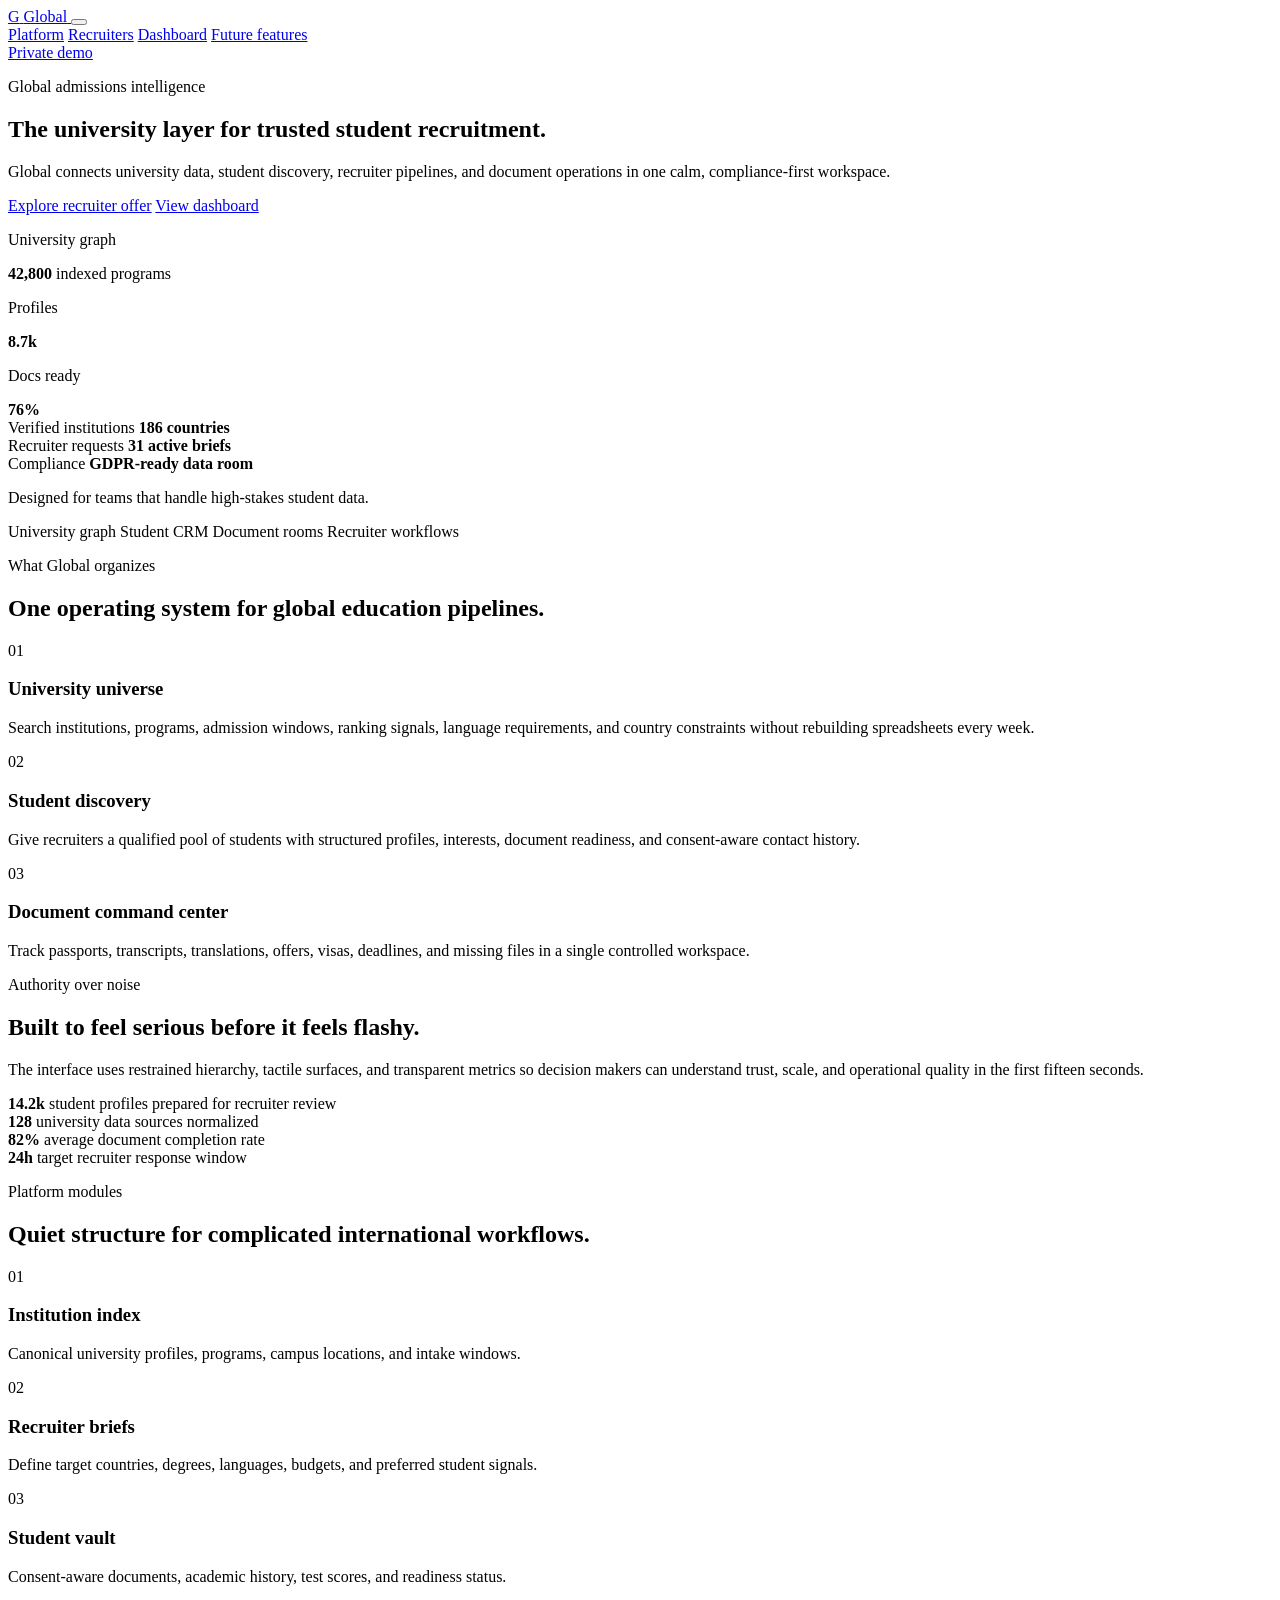
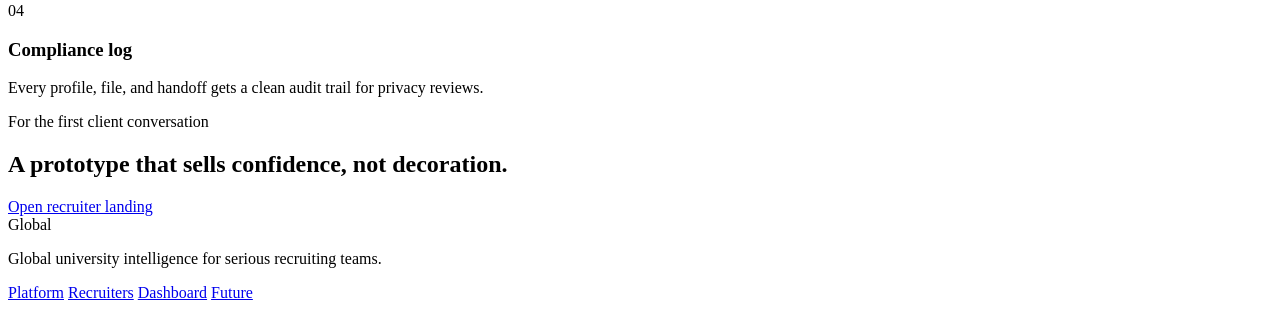
==== index.html @ 38d0070d "Add files via upload" ====
<!doctype html>
<html lang="en">
  <head>
    <meta charset="UTF-8" />
    <meta name="viewport" content="width=device-width, initial-scale=1.0" />
    <meta
      name="description"
      content="Global is a worldwide university intelligence platform for recruiters, student discovery, and document workflows."
    />
    <title>Global - University Intelligence</title>
    <link rel="preconnect" href="https://fonts.googleapis.com" />
    <link rel="preconnect" href="https://fonts.gstatic.com" crossorigin />
    <link
      href="https://fonts.googleapis.com/css2?family=Fraunces:opsz,wght@9..144,500;9..144,650;9..144,750&family=Manrope:wght@400;500;600;700;800&display=swap"
      rel="stylesheet"
    />
    <link rel="stylesheet" href="assets/styles.css" />
  </head>
  <body>
    <div class="grain"></div>
    <header class="site-header" data-header>
      <a class="brand" href="index.html" aria-label="Global home">
        <span class="brand-mark">G</span>
        <span>Global</span>
      </a>
      <button class="nav-toggle" type="button" aria-label="Open navigation" data-nav-toggle>
        <span></span>
        <span></span>
      </button>
      <nav class="site-nav" data-nav>
        <a href="index.html" aria-current="page">Platform</a>
        <a href="recruiters.html">Recruiters</a>
        <a href="dashboard.html">Dashboard</a>
        <a href="future.html">Future features</a>
      </nav>
      <a class="header-cta" href="recruiters.html">Private demo</a>
    </header>

    <main>
      <section class="hero section-shell">
        <div class="hero-copy reveal">
          <p class="eyebrow">Global admissions intelligence</p>
          <h1>The university layer for trusted student recruitment.</h1>
          <p class="hero-text">
            Global connects university data, student discovery, recruiter pipelines, and document operations in one calm,
            compliance-first workspace.
          </p>
          <div class="hero-actions">
            <a class="button button-dark" href="recruiters.html">Explore recruiter offer</a>
            <a class="button button-light" href="dashboard.html">View dashboard</a>
          </div>
        </div>

        <div class="collage hero-collage reveal" aria-label="Decorative product preview collage">
          <div class="texture-card texture-card-large">
            <div class="mini-window">
              <div class="mini-window-bar">
                <span></span>
                <span></span>
                <span></span>
              </div>
              <div class="mini-grid">
                <div class="mini-panel wide">
                  <p>University graph</p>
                  <strong>42,800</strong>
                  <span>indexed programs</span>
                </div>
                <div class="mini-panel">
                  <p>Profiles</p>
                  <strong>8.7k</strong>
                </div>
                <div class="mini-panel">
                  <p>Docs ready</p>
                  <strong>76%</strong>
                </div>
                <div class="mini-panel list-panel">
                  <div></div>
                  <div></div>
                  <div></div>
                </div>
              </div>
            </div>
          </div>
          <div class="paper-note paper-note-green">
            <span>Verified institutions</span>
            <strong>186 countries</strong>
          </div>
          <div class="paper-note paper-note-peach">
            <span>Recruiter requests</span>
            <strong>31 active briefs</strong>
          </div>
          <div class="paper-note paper-note-blue">
            <span>Compliance</span>
            <strong>GDPR-ready data room</strong>
          </div>
        </div>
      </section>

      <section class="trust-strip section-shell reveal">
        <p>Designed for teams that handle high-stakes student data.</p>
        <div class="trust-items" aria-label="Platform metrics">
          <span>University graph</span>
          <span>Student CRM</span>
          <span>Document rooms</span>
          <span>Recruiter workflows</span>
        </div>
      </section>

      <section class="section-shell split-section">
        <div class="section-heading reveal">
          <p class="eyebrow">What Global organizes</p>
          <h2>One operating system for global education pipelines.</h2>
        </div>
        <div class="feature-stack">
          <article class="feature-card reveal">
            <span class="feature-index">01</span>
            <h3>University universe</h3>
            <p>
              Search institutions, programs, admission windows, ranking signals, language requirements, and country
              constraints without rebuilding spreadsheets every week.
            </p>
          </article>
          <article class="feature-card reveal">
            <span class="feature-index">02</span>
            <h3>Student discovery</h3>
            <p>
              Give recruiters a qualified pool of students with structured profiles, interests, document readiness, and
              consent-aware contact history.
            </p>
          </article>
          <article class="feature-card reveal">
            <span class="feature-index">03</span>
            <h3>Document command center</h3>
            <p>
              Track passports, transcripts, translations, offers, visas, deadlines, and missing files in a single
              controlled workspace.
            </p>
          </article>
        </div>
      </section>

      <section class="section-shell proof-section">
        <div class="proof-copy reveal">
          <p class="eyebrow">Authority over noise</p>
          <h2>Built to feel serious before it feels flashy.</h2>
          <p>
            The interface uses restrained hierarchy, tactile surfaces, and transparent metrics so decision makers can
            understand trust, scale, and operational quality in the first fifteen seconds.
          </p>
        </div>
        <div class="proof-grid reveal">
          <div class="stat-card">
            <strong>14.2k</strong>
            <span>student profiles prepared for recruiter review</span>
          </div>
          <div class="stat-card">
            <strong>128</strong>
            <span>university data sources normalized</span>
          </div>
          <div class="stat-card">
            <strong>82%</strong>
            <span>average document completion rate</span>
          </div>
          <div class="stat-card">
            <strong>24h</strong>
            <span>target recruiter response window</span>
          </div>
        </div>
      </section>

      <section class="section-shell product-panel reveal">
        <div class="panel-header">
          <p class="eyebrow">Platform modules</p>
          <h2>Quiet structure for complicated international workflows.</h2>
        </div>
        <div class="module-grid">
          <article>
            <span>01</span>
            <h3>Institution index</h3>
            <p>Canonical university profiles, programs, campus locations, and intake windows.</p>
          </article>
          <article>
            <span>02</span>
            <h3>Recruiter briefs</h3>
            <p>Define target countries, degrees, languages, budgets, and preferred student signals.</p>
          </article>
          <article>
            <span>03</span>
            <h3>Student vault</h3>
            <p>Consent-aware documents, academic history, test scores, and readiness status.</p>
          </article>
          <article>
            <span>04</span>
            <h3>Compliance log</h3>
            <p>Every profile, file, and handoff gets a clean audit trail for privacy reviews.</p>
          </article>
        </div>
      </section>

      <section class="section-shell cta-band reveal">
        <div>
          <p class="eyebrow">For the first client conversation</p>
          <h2>A prototype that sells confidence, not decoration.</h2>
        </div>
        <a class="button button-dark" href="recruiters.html">Open recruiter landing</a>
      </section>
    </main>

    <footer class="site-footer">
      <span>Global</span>
      <p>Global university intelligence for serious recruiting teams.</p>
      <nav>
        <a href="index.html">Platform</a>
        <a href="recruiters.html">Recruiters</a>
        <a href="dashboard.html">Dashboard</a>
        <a href="future.html">Future</a>
      </nav>
    </footer>
    <script src="assets/script.js"></script>
  </body>
</html>
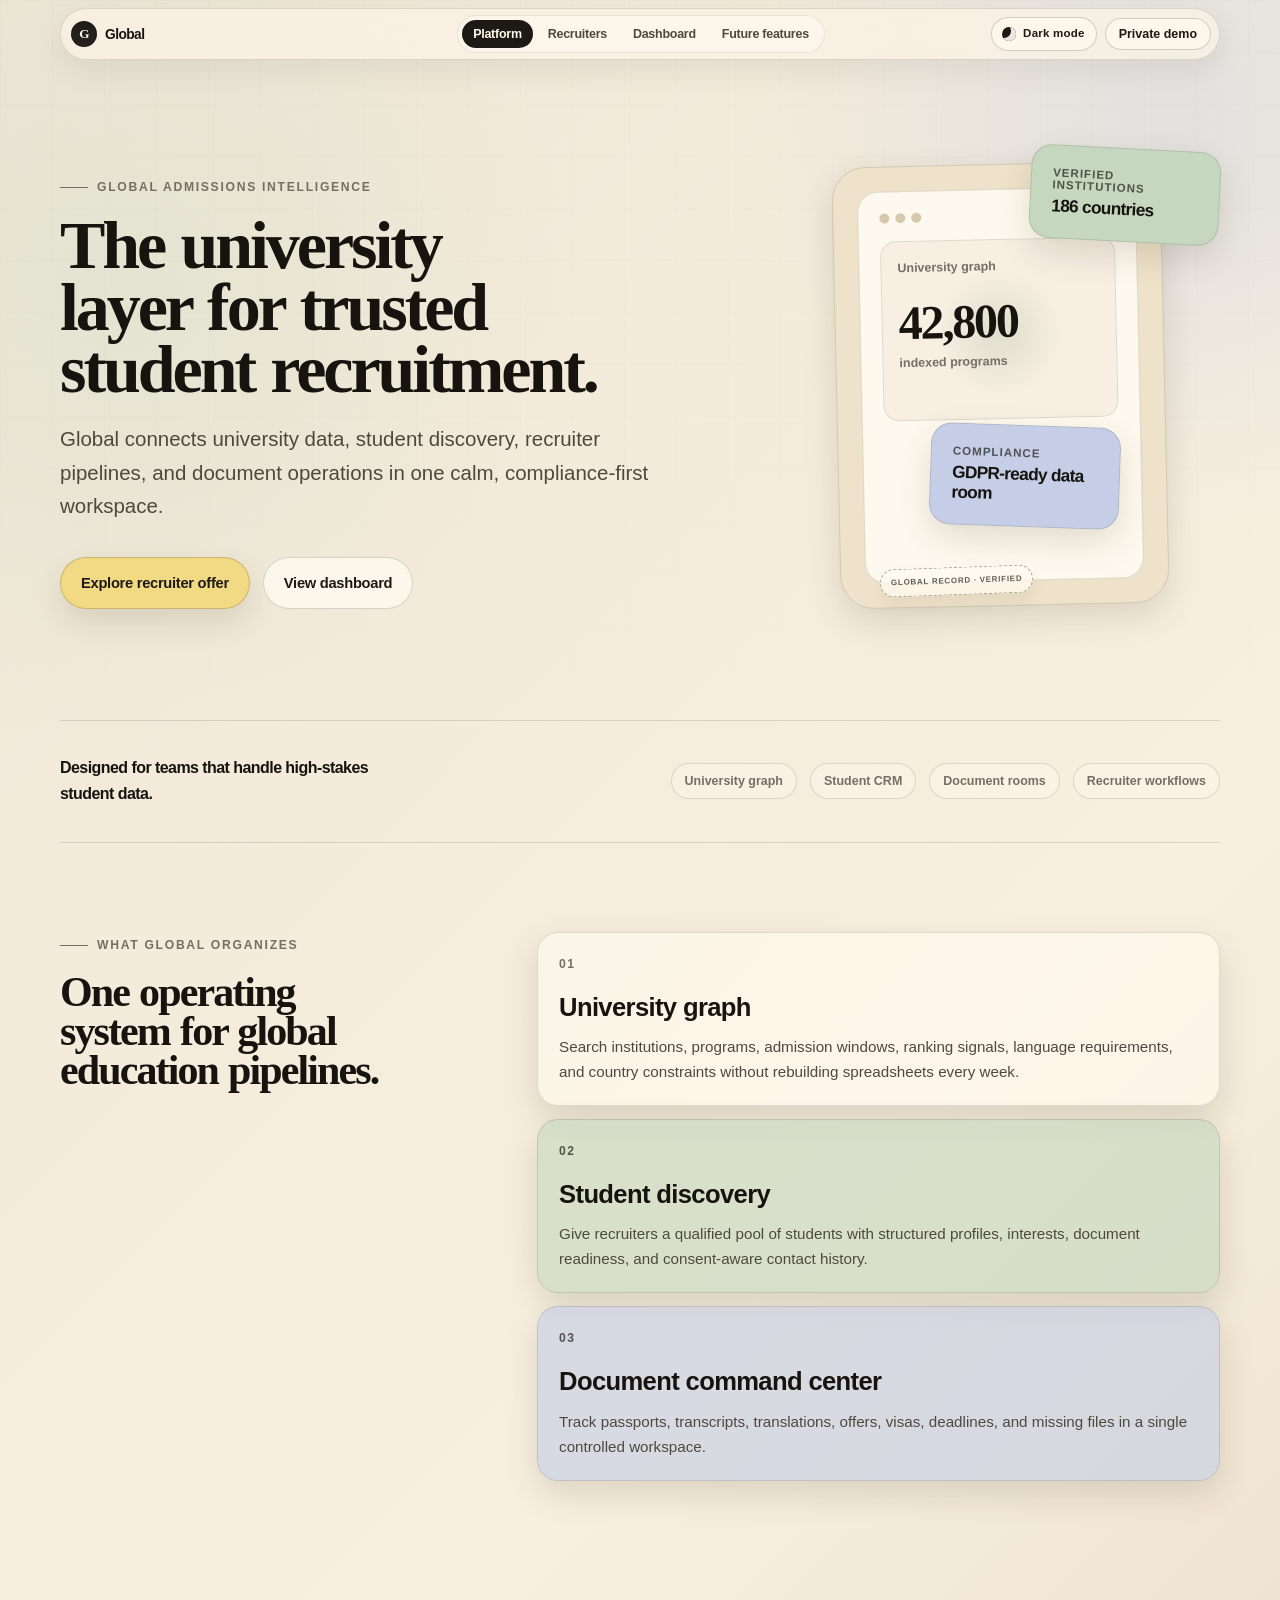
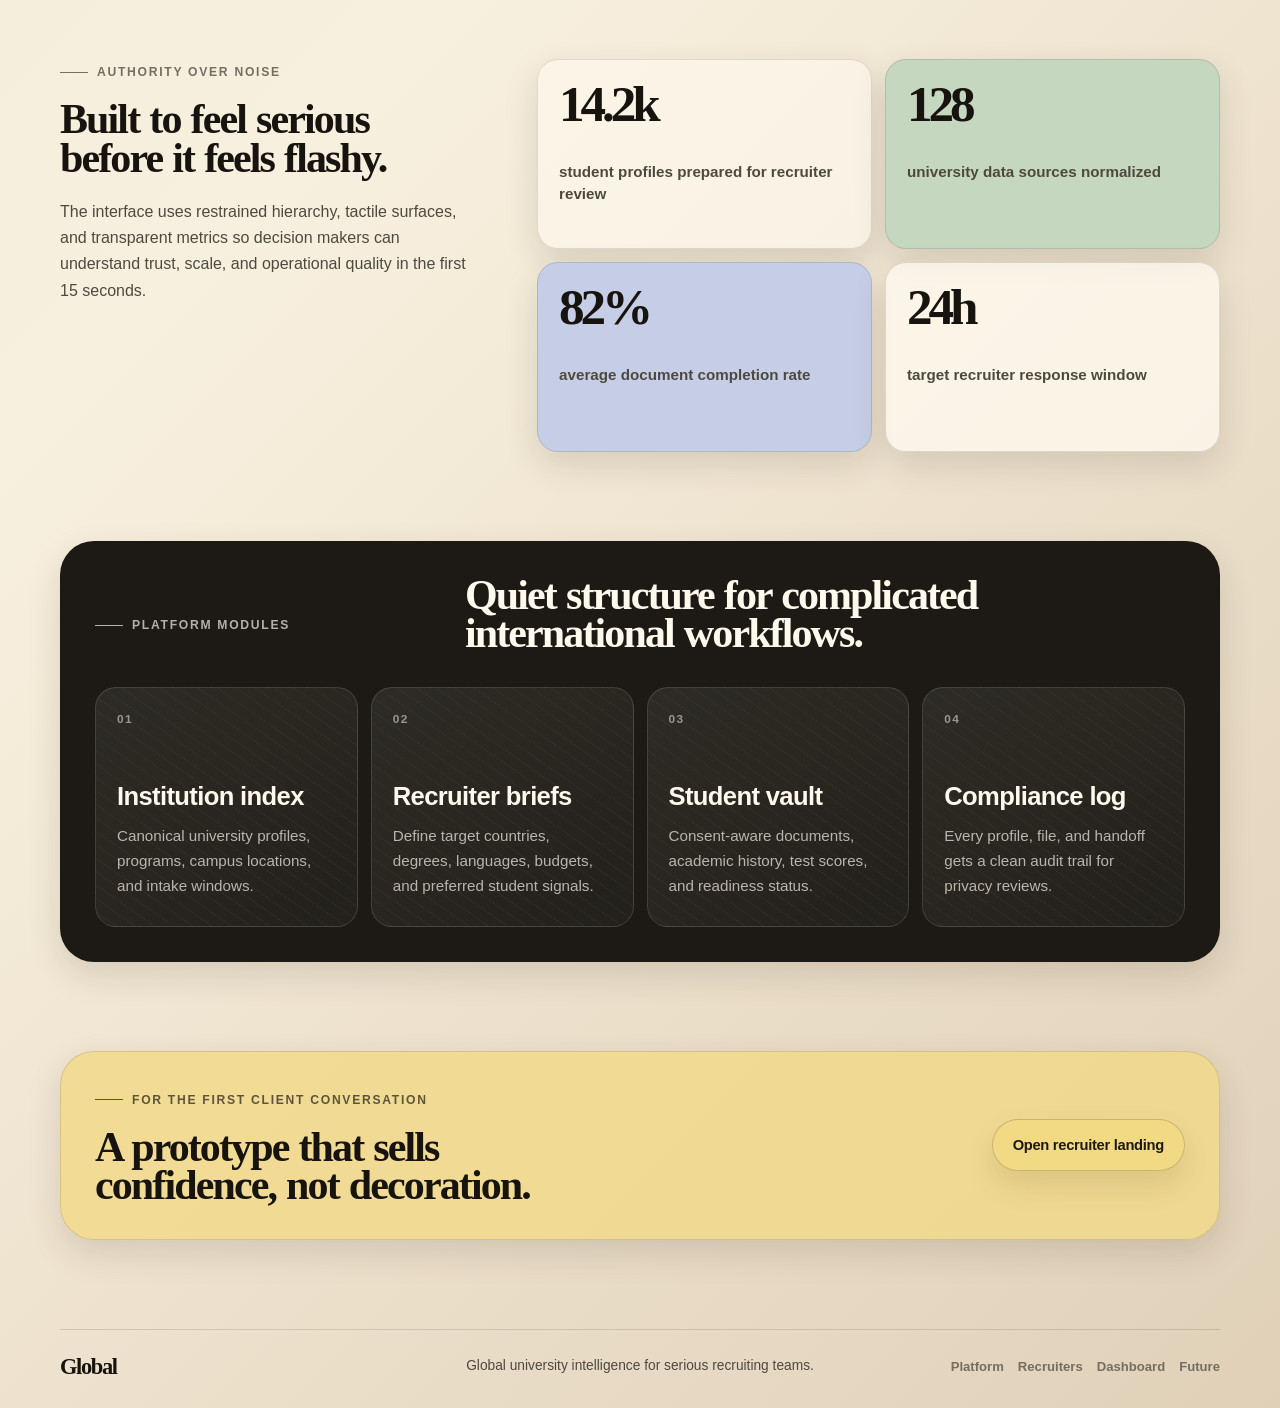
==== commit 438aff5e: "Refine Global Pastel design system" ====
--- a/index.html
+++ b/index.html
@@ -14,10 +14,20 @@
       href="https://fonts.googleapis.com/css2?family=Fraunces:opsz,wght@9..144,500;9..144,650;9..144,750&family=Manrope:wght@400;500;600;700;800&display=swap"
       rel="stylesheet"
     />
-    <link rel="stylesheet" href="assets/styles.css" />
+    <script>
+      (() => {
+        try {
+          const storedTheme = localStorage.getItem("global-theme");
+          const prefersDark = window.matchMedia("(prefers-color-scheme: dark)").matches;
+          document.documentElement.dataset.theme = storedTheme || (prefersDark ? "dark" : "light");
+        } catch {
+          document.documentElement.dataset.theme = "light";
+        }
+      })();
+    </script>
+    <link rel="stylesheet" href="assets/styles.css?v=readability-1" />
   </head>
   <body>
-    <div class="grain"></div>
     <header class="site-header" data-header>
       <a class="brand" href="index.html" aria-label="Global home">
         <span class="brand-mark">G</span>
@@ -33,7 +43,13 @@
         <a href="dashboard.html">Dashboard</a>
         <a href="future.html">Future features</a>
       </nav>
-      <a class="header-cta" href="recruiters.html">Private demo</a>
+      <div class="header-actions">
+        <button class="theme-toggle" type="button" data-theme-toggle aria-label="Switch to dark theme">
+          <span class="theme-toggle-icon" aria-hidden="true"></span>
+          <span class="theme-toggle-label" data-theme-label>Dark mode</span>
+        </button>
+        <a class="header-cta" href="recruiters.html">Private demo</a>
+      </div>
     </header>
 
     <main>
@@ -85,10 +101,7 @@
             <span>Verified institutions</span>
             <strong>186 countries</strong>
           </div>
-          <div class="paper-note paper-note-peach">
-            <span>Recruiter requests</span>
-            <strong>31 active briefs</strong>
-          </div>
+          <div class="signature-stamp hero-stamp">Global record · verified</div>
           <div class="paper-note paper-note-blue">
             <span>Compliance</span>
             <strong>GDPR-ready data room</strong>
@@ -114,7 +127,7 @@
         <div class="feature-stack">
           <article class="feature-card reveal">
             <span class="feature-index">01</span>
-            <h3>University universe</h3>
+            <h3>University graph</h3>
             <p>
               Search institutions, programs, admission windows, ranking signals, language requirements, and country
               constraints without rebuilding spreadsheets every week.
@@ -145,7 +158,7 @@
           <h2>Built to feel serious before it feels flashy.</h2>
           <p>
             The interface uses restrained hierarchy, tactile surfaces, and transparent metrics so decision makers can
-            understand trust, scale, and operational quality in the first fifteen seconds.
+            understand trust, scale, and operational quality in the first 15 seconds.
           </p>
         </div>
         <div class="proof-grid reveal">
@@ -207,7 +220,7 @@
     </main>
 
     <footer class="site-footer">
-      <span>Global</span>
+      <a class="footer-brand" href="index.html">Global</a>
       <p>Global university intelligence for serious recruiting teams.</p>
       <nav>
         <a href="index.html">Platform</a>
@@ -216,6 +229,6 @@
         <a href="future.html">Future</a>
       </nav>
     </footer>
-    <script src="assets/script.js"></script>
+    <script src="assets/script.js?v=dashboard-nav-1"></script>
   </body>
 </html>
--- a/assets/styles.css
+++ b/assets/styles.css
@@ -0,0 +1,2585 @@
+:root {
+  --ink: #17140f;
+  --ink-soft: #4e493f;
+  --muted: #756e62;
+  --paper: #f1eadc;
+  --paper-warm: #e7ddca;
+  --paper-deep: #d7c7ad;
+  --charcoal: #1d1a15;
+  --cream: #fff9ed;
+  --line: rgba(29, 26, 21, 0.13);
+  --line-strong: rgba(29, 26, 21, 0.22);
+  --green: #c5d7bf;
+  --blue: #c5cee6;
+  --peach: #efbba7;
+  --yellow: #f2d984;
+  --sage: #8ea083;
+  --shadow-soft: 0 21px 55px rgba(62, 49, 29, 0.11);
+  --shadow-card: 0 13px 34px rgba(59, 45, 25, 0.14);
+  --radius-xl: 34px;
+  --radius-lg: 21px;
+  --radius-md: 16px;
+  --shell: min(1160px, calc(100% - 40px));
+}
+
+* {
+  box-sizing: border-box;
+}
+
+html {
+  scroll-behavior: smooth;
+}
+
+body {
+  min-height: 100vh;
+  margin: 0;
+  color: var(--ink);
+  font-family: "Manrope", "Avenir Next", "Segoe UI", sans-serif;
+  background:
+    radial-gradient(circle at 10% 10%, rgba(197, 215, 191, 0.28), transparent 28rem),
+    radial-gradient(circle at 92% 4%, rgba(197, 206, 230, 0.38), transparent 26rem),
+    linear-gradient(135deg, #eee6d6 0%, #f8f0df 48%, #e0d0b8 100%);
+  overflow-x: hidden;
+}
+
+body::before {
+  position: fixed;
+  inset: 0;
+  z-index: -3;
+  content: "";
+  background:
+    linear-gradient(90deg, rgba(23, 20, 15, 0.025) 1px, transparent 1px),
+    linear-gradient(rgba(23, 20, 15, 0.025) 1px, transparent 1px);
+  background-size: 52px 52px;
+  mask-image: linear-gradient(to bottom, rgba(0, 0, 0, 0.65), transparent 86%);
+}
+
+a {
+  color: inherit;
+  text-decoration: none;
+}
+
+button,
+input {
+  font: inherit;
+}
+
+::selection {
+  color: var(--cream);
+  background: var(--charcoal);
+}
+
+.section-shell {
+  width: var(--shell);
+  margin-inline: auto;
+}
+
+.site-header {
+  position: sticky;
+  top: 8px;
+  z-index: 20;
+  display: grid;
+  grid-template-columns: 1fr auto 1fr;
+  align-items: center;
+  gap: 14px;
+  width: var(--shell);
+  min-height: 50px;
+  margin: 8px auto 0;
+  padding: 6px 8px 6px 10px;
+  border: 1px solid rgba(23, 20, 15, 0.12);
+  border-radius: 999px;
+  background: rgba(250, 243, 229, 0.78);
+  box-shadow: 0 10px 30px rgba(42, 34, 21, 0.08);
+  backdrop-filter: blur(18px);
+  transition: transform 240ms ease, background 240ms ease, box-shadow 240ms ease;
+}
+
+.site-header.is-scrolled {
+  background: rgba(250, 243, 229, 0.9);
+  box-shadow: 0 18px 42px rgba(42, 34, 21, 0.11);
+}
+
+.brand {
+  display: inline-flex;
+  align-items: center;
+  gap: 8px;
+  width: fit-content;
+  font-size: 0.86rem;
+  font-weight: 800;
+  letter-spacing: -0.04em;
+}
+
+.brand-mark,
+.dash-logo {
+  display: grid;
+  width: 26px;
+  height: 26px;
+  place-items: center;
+  border: 1px solid rgba(23, 20, 15, 0.18);
+  border-radius: 50%;
+  color: var(--cream);
+  font-family: "Fraunces", Georgia, serif;
+  font-size: 0.82rem;
+  font-weight: 750;
+  background: var(--charcoal);
+  box-shadow: inset 0 -10px 18px rgba(255, 255, 255, 0.05);
+}
+
+.site-nav {
+  display: inline-flex;
+  justify-content: center;
+  align-items: center;
+  gap: 4px;
+  padding: 4px;
+  border: 1px solid rgba(23, 20, 15, 0.08);
+  border-radius: 999px;
+  background: rgba(255, 250, 240, 0.5);
+}
+
+.site-nav a {
+  padding: 7px 11px;
+  border-radius: 999px;
+  color: var(--ink-soft);
+  font-size: 0.78rem;
+  font-weight: 800;
+  letter-spacing: -0.02em;
+  transition: background 180ms ease, color 180ms ease;
+}
+
+.site-nav a:hover,
+.site-nav a[aria-current="page"] {
+  color: var(--cream);
+  background: var(--charcoal);
+}
+
+.header-cta {
+  justify-self: end;
+  padding: 8px 13px;
+  border: 1px solid rgba(23, 20, 15, 0.18);
+  border-radius: 999px;
+  color: var(--charcoal);
+  font-size: 0.78rem;
+  font-weight: 800;
+  background: rgba(255, 250, 240, 0.58);
+  transition: transform 180ms ease, background 180ms ease;
+}
+
+.header-cta:hover {
+  transform: translateY(-1px);
+  background: var(--cream);
+}
+
+.header-actions {
+  justify-self: end;
+  display: inline-flex;
+  align-items: center;
+  gap: 8px;
+}
+
+.theme-toggle {
+  display: inline-flex;
+  align-items: center;
+  justify-content: center;
+  gap: 7px;
+  min-width: 104px;
+  height: 34px;
+  padding: 0 11px 0 10px;
+  border: 1px solid rgba(23, 20, 15, 0.18);
+  border-radius: 999px;
+  color: var(--charcoal);
+  font-size: 0.72rem;
+  font-weight: 800;
+  letter-spacing: 0.02em;
+  line-height: 1;
+  background: rgba(255, 250, 240, 0.58);
+  cursor: pointer;
+  transition: transform 180ms ease, background 180ms ease, border-color 180ms ease;
+}
+
+.theme-toggle:hover {
+  transform: translateY(-1px);
+  background: var(--cream);
+}
+
+.theme-toggle-icon {
+  width: 14px;
+  height: 14px;
+  flex: 0 0 auto;
+  border-radius: 50%;
+  background: var(--charcoal);
+  box-shadow: inset -5px -3px 0 rgba(255, 250, 240, 0.92);
+  transition: background 180ms ease, box-shadow 180ms ease, transform 180ms ease;
+}
+
+.theme-toggle-label {
+  display: block;
+  transform: translateY(-0.5px);
+}
+
+.theme-toggle.is-dark .theme-toggle-icon {
+  background: var(--charcoal);
+  box-shadow: 0 0 0 3px rgba(21, 18, 15, 0.1);
+  transform: scale(0.72);
+}
+
+.nav-toggle {
+  display: none;
+}
+
+.hero {
+  display: grid;
+  grid-template-columns: minmax(0, 1.618fr) minmax(360px, 1fr);
+  align-items: center;
+  gap: 55px;
+  min-height: clamp(520px, 78vh, 650px);
+  padding: 34px 0 21px;
+}
+
+.hero-copy {
+  max-width: 650px;
+}
+
+.eyebrow {
+  display: inline-flex;
+  align-items: center;
+  gap: 9px;
+  margin: 0 0 18px;
+  color: var(--muted);
+  font-size: 0.76rem;
+  font-weight: 800;
+  letter-spacing: 0.14em;
+  text-transform: uppercase;
+}
+
+.eyebrow::before {
+  width: 28px;
+  height: 1px;
+  content: "";
+  background: currentColor;
+}
+
+h1,
+h2,
+h3,
+p {
+  margin-top: 0;
+}
+
+h1,
+h2 {
+  font-family: "Fraunces", Georgia, serif;
+  letter-spacing: -0.045em;
+  text-wrap: balance;
+  word-spacing: 0.035em;
+}
+
+h1 {
+  margin-bottom: 21px;
+  font-size: clamp(3rem, 6vw, 4.25rem);
+  font-weight: 650;
+  line-height: 0.91;
+}
+
+h2 {
+  margin-bottom: 21px;
+  font-size: clamp(2.1rem, 4vw, 2.625rem);
+  font-weight: 650;
+  line-height: 0.92;
+}
+
+h3 {
+  margin-bottom: 12px;
+  font-size: clamp(1.25rem, 2vw, 1.625rem);
+  font-weight: 800;
+  line-height: 1.18;
+  letter-spacing: -0.025em;
+}
+
+p {
+  color: var(--ink-soft);
+  line-height: 1.65;
+}
+
+.hero-text {
+  max-width: 590px;
+  margin-bottom: 34px;
+  font-size: clamp(1.06rem, 1.6vw, 1.3125rem);
+}
+
+.hero-actions,
+.panel-actions {
+  display: flex;
+  flex-wrap: wrap;
+  gap: 13px;
+}
+
+.button {
+  display: inline-flex;
+  justify-content: center;
+  align-items: center;
+  min-height: 52px;
+  padding: 0 20px;
+  border: 1px solid rgba(23, 20, 15, 0.16);
+  border-radius: 999px;
+  font-size: 0.92rem;
+  font-weight: 800;
+  letter-spacing: -0.02em;
+  transition: transform 180ms ease, box-shadow 180ms ease, background 180ms ease;
+}
+
+.button:hover {
+  transform: translateY(-2px);
+  box-shadow: 0 14px 34px rgba(45, 35, 21, 0.13);
+}
+
+.button-dark {
+  color: var(--cream);
+  background: var(--charcoal);
+}
+
+.button-light {
+  color: var(--charcoal);
+  background: rgba(255, 250, 240, 0.62);
+}
+
+.collage,
+.offer-board {
+  position: relative;
+  min-height: 515px;
+  border-radius: var(--radius-xl);
+}
+
+.collage::before,
+.offer-board::before {
+  position: absolute;
+  inset: 34px 0 20px;
+  z-index: -2;
+  content: "";
+  border: 1px solid rgba(23, 20, 15, 0.08);
+  border-radius: var(--radius-xl);
+  background:
+    linear-gradient(135deg, rgba(255, 250, 240, 0.42), rgba(218, 204, 181, 0.28)),
+    repeating-linear-gradient(35deg, rgba(23, 20, 15, 0.035) 0 1px, transparent 1px 9px);
+  box-shadow: var(--shadow-soft);
+}
+
+.hero-collage::before,
+.offer-board::before {
+  content: none;
+}
+
+.texture-card,
+.paper-note,
+.offer-card,
+.candidate-card,
+.doc-sticker,
+.future-feature,
+.roadmap-card,
+.dash-panel,
+.kpi-card,
+.feature-card,
+.pain-card,
+.process-card,
+.stat-card,
+.product-panel,
+.pilot-panel,
+.cta-band {
+  position: relative;
+  overflow: hidden;
+  border: 1px solid rgba(23, 20, 15, 0.12);
+  box-shadow: var(--shadow-card);
+}
+
+.texture-card::after,
+.paper-note::after,
+.offer-card::after,
+.candidate-card::after,
+.doc-sticker::after,
+.future-feature::after,
+.roadmap-card::after,
+.dash-panel::after,
+.kpi-card::after,
+.feature-card::after,
+.pain-card::after,
+.process-card::after,
+.stat-card::after,
+.product-panel::after,
+.pilot-panel::after,
+.cta-band::after {
+  content: none;
+}
+
+.texture-card-large {
+  position: absolute;
+  top: 30px;
+  left: 38px;
+  width: min(78%, 510px);
+  min-height: 430px;
+  padding: 24px;
+  border-radius: var(--radius-xl);
+  background: #efe2ca;
+  transform: rotate(-1.25deg);
+}
+
+.texture-card-large::before {
+  content: none;
+}
+
+.mini-window {
+  height: 100%;
+  min-height: 392px;
+  padding: 21px;
+  border: 1px solid rgba(23, 20, 15, 0.13);
+  border-radius: var(--radius-lg);
+  background: rgba(255, 251, 241, 0.92);
+}
+
+.mini-window-bar {
+  display: flex;
+  gap: 6px;
+  margin-bottom: 18px;
+}
+
+.mini-window-bar span {
+  width: 10px;
+  height: 10px;
+  border-radius: 50%;
+  background: var(--paper-deep);
+}
+
+.mini-grid {
+  display: grid;
+  grid-template-columns: 1fr;
+  gap: 13px;
+}
+
+.mini-panel {
+  min-height: 94px;
+  padding: 16px;
+  border: 1px solid rgba(23, 20, 15, 0.1);
+  border-radius: var(--radius-md);
+  background: #f6efe2;
+}
+
+.mini-panel.wide {
+  grid-row: auto;
+  min-height: 180px;
+  background:
+    radial-gradient(circle at 50% 52%, rgba(142, 160, 131, 0.22), transparent 42%),
+    #f6efe2;
+}
+
+.mini-panel p,
+.mini-panel span {
+  margin: 0;
+  color: var(--muted);
+  font-size: 0.78rem;
+  font-weight: 800;
+}
+
+.mini-panel strong {
+  display: block;
+  margin: 21px 0 8px;
+  font-family: "Fraunces", Georgia, serif;
+  font-size: clamp(2.25rem, 4vw, 3rem);
+  letter-spacing: -0.045em;
+  line-height: 0.95;
+}
+
+.hero-collage .mini-panel:not(.wide),
+.hero-collage .list-panel {
+  display: none;
+}
+
+.list-panel {
+  display: grid;
+  align-content: center;
+  gap: 10px;
+}
+
+.list-panel div {
+  height: 12px;
+  border-radius: 999px;
+  background: rgba(23, 20, 15, 0.12);
+}
+
+.list-panel div:nth-child(2) {
+  width: 74%;
+}
+
+.list-panel div:nth-child(3) {
+  width: 52%;
+}
+
+.paper-note {
+  position: absolute;
+  display: grid;
+  gap: 6px;
+  width: 190px;
+  padding: 21px;
+  border-radius: var(--radius-lg);
+  transform-origin: center;
+}
+
+.paper-note span,
+.offer-card .tag,
+.future-feature .feature-label,
+.roadmap-card span,
+.dashboard-topbar span,
+.panel-title span,
+.kpi-card span,
+.timeline span {
+  color: rgba(23, 20, 15, 0.58);
+  font-size: 0.72rem;
+  font-weight: 800;
+  letter-spacing: 0.09em;
+  text-transform: uppercase;
+}
+
+.paper-note strong {
+  font-size: 1.08rem;
+  line-height: 1.15;
+  letter-spacing: -0.04em;
+}
+
+.paper-note-green {
+  top: 14px;
+  right: 0;
+  background: var(--green);
+  transform: rotate(3deg);
+}
+
+.paper-note-blue {
+  bottom: 122px;
+  left: 132px;
+  background: var(--blue);
+  transform: rotate(2deg);
+}
+
+.signature-stamp {
+  position: relative;
+  z-index: 3;
+  display: inline-flex;
+  align-items: center;
+  width: max-content;
+  max-width: min(240px, 72%);
+  min-height: 42px;
+  padding: 0 16px;
+  border: 1px dashed rgba(23, 20, 15, 0.36);
+  border-radius: 999px;
+  color: rgba(23, 20, 15, 0.68);
+  font-size: 0.68rem;
+  font-weight: 800;
+  letter-spacing: 0.12em;
+  line-height: 1.1;
+  text-transform: uppercase;
+  background: rgba(255, 250, 240, 0.78);
+  box-shadow: 0 10px 22px rgba(42, 34, 21, 0.08);
+  transform: rotate(-2deg);
+}
+
+.signature-stamp-dark {
+  border-color: rgba(255, 249, 237, 0.44);
+  color: rgba(255, 249, 237, 0.8);
+  background: rgba(255, 249, 237, 0.08);
+}
+
+.hero-stamp {
+  position: absolute;
+  bottom: 54px;
+  left: 82px;
+  max-width: 210px;
+}
+
+.intro-stamp {
+  margin-top: 13px;
+}
+
+.roadmap-stamp {
+  margin-top: 21px;
+}
+
+.trust-strip {
+  display: flex;
+  justify-content: space-between;
+  align-items: center;
+  gap: 34px;
+  margin-top: 10px;
+  padding: 34px 0;
+  border-top: 1px solid var(--line);
+  border-bottom: 1px solid var(--line);
+}
+
+.trust-strip p {
+  max-width: 330px;
+  margin: 0;
+  color: var(--ink);
+  font-weight: 800;
+  letter-spacing: -0.035em;
+}
+
+.trust-items {
+  display: flex;
+  flex-wrap: wrap;
+  justify-content: flex-end;
+  gap: 13px;
+}
+
+.trust-items span {
+  padding: 10px 13px;
+  border: 1px solid var(--line);
+  border-radius: 999px;
+  color: var(--muted);
+  font-size: 0.78rem;
+  font-weight: 800;
+  background: rgba(255, 250, 240, 0.36);
+}
+
+.split-section {
+  display: grid;
+  grid-template-columns: 1fr 1.618fr;
+  gap: 55px;
+  padding: 89px 0;
+}
+
+.section-heading {
+  max-width: 680px;
+}
+
+.feature-stack {
+  display: grid;
+  gap: 13px;
+}
+
+.feature-card,
+.pain-card,
+.process-card {
+  padding: 21px;
+  border-radius: var(--radius-lg);
+  background: rgba(255, 250, 240, 0.56);
+}
+
+.feature-card:nth-child(2),
+.pain-card:nth-child(2),
+.process-card:nth-child(2) {
+  background: rgba(197, 215, 191, 0.62);
+}
+
+.feature-card:nth-child(3),
+.pain-card:nth-child(3),
+.process-card:nth-child(3) {
+  background: rgba(197, 206, 230, 0.62);
+}
+
+.feature-card:nth-child(2) .feature-index,
+.feature-card:nth-child(3) .feature-index,
+.process-card:nth-child(2) span,
+.process-card:nth-child(3) span,
+.cta-band .eyebrow {
+  color: rgba(23, 20, 15, 0.68);
+}
+
+.feature-index,
+.process-card span,
+.offer-list span {
+  display: inline-flex;
+  margin-bottom: 21px;
+  color: var(--muted);
+  font-size: 0.76rem;
+  font-weight: 800;
+  letter-spacing: 0.12em;
+}
+
+.feature-card p,
+.pain-card p,
+.process-card p,
+.module-grid p,
+.stat-card span,
+.offer-list p,
+.future-feature p,
+.timeline p {
+  margin-bottom: 0;
+  font-size: 0.95rem;
+}
+
+.proof-section {
+  display: grid;
+  grid-template-columns: 1fr 1.618fr;
+  gap: 55px;
+  align-items: start;
+  padding: 89px 0;
+}
+
+.proof-copy {
+  max-width: 620px;
+}
+
+.proof-grid {
+  display: grid;
+  grid-template-columns: repeat(2, 1fr);
+  gap: 13px;
+}
+
+.stat-card {
+  min-height: 190px;
+  padding: 21px;
+  border-radius: var(--radius-lg);
+  background: rgba(255, 250, 240, 0.58);
+}
+
+.stat-card:nth-child(2) {
+  background: var(--green);
+}
+
+.stat-card:nth-child(3) {
+  background: var(--blue);
+}
+
+.stat-card:nth-child(4) {
+  background: rgba(255, 250, 240, 0.72);
+}
+
+.stat-card strong {
+  display: block;
+  margin-bottom: 34px;
+  font-family: "Fraunces", Georgia, serif;
+  font-size: clamp(2.625rem, 4vw, 4.25rem);
+  line-height: 0.9;
+  letter-spacing: -0.08em;
+}
+
+.stat-card span {
+  display: block;
+  color: var(--ink-soft);
+  font-weight: 700;
+  line-height: 1.45;
+}
+
+.product-panel {
+  margin-bottom: 89px;
+  padding: 34px;
+  border-radius: var(--radius-xl);
+  background: var(--charcoal);
+  color: var(--cream);
+}
+
+.product-panel .eyebrow,
+.product-panel p {
+  color: rgba(255, 249, 237, 0.68);
+}
+
+.panel-header {
+  display: flex;
+  justify-content: space-between;
+  align-items: end;
+  gap: 34px;
+  margin-bottom: 34px;
+}
+
+.panel-header h2 {
+  max-width: 720px;
+  margin-bottom: 0;
+}
+
+.module-grid {
+  display: grid;
+  grid-template-columns: repeat(4, 1fr);
+  gap: 13px;
+}
+
+.module-grid article {
+  min-height: 240px;
+  padding: 21px;
+  border: 1px solid rgba(255, 249, 237, 0.13);
+  border-radius: var(--radius-lg);
+  background:
+    linear-gradient(145deg, rgba(255, 249, 237, 0.08), rgba(255, 249, 237, 0.03)),
+    repeating-linear-gradient(35deg, rgba(255, 255, 255, 0.03) 0 1px, transparent 1px 11px);
+}
+
+.module-grid span {
+  display: inline-flex;
+  margin-bottom: 55px;
+  color: rgba(255, 249, 237, 0.52);
+  font-size: 0.74rem;
+  font-weight: 800;
+  letter-spacing: 0.12em;
+}
+
+.module-grid h3 {
+  color: var(--cream);
+}
+
+.cta-band {
+  display: flex;
+  justify-content: space-between;
+  align-items: center;
+  gap: 34px;
+  margin-bottom: 89px;
+  padding: 34px;
+  border-radius: var(--radius-xl);
+  background: rgba(242, 217, 132, 0.78);
+}
+
+.cta-band h2 {
+  max-width: 700px;
+  margin-bottom: 0;
+  font-size: clamp(2.1rem, 4vw, 2.625rem);
+}
+
+.site-footer {
+  display: grid;
+  grid-template-columns: 1fr 1.3fr 1fr;
+  align-items: center;
+  gap: 24px;
+  width: var(--shell);
+  margin: 0 auto 28px;
+  padding: 24px 0 0;
+  border-top: 1px solid var(--line);
+}
+
+.site-footer .footer-brand {
+  font-family: "Fraunces", Georgia, serif;
+  color: var(--ink);
+  font-size: 1.4rem;
+  font-weight: 750;
+  letter-spacing: -0.06em;
+}
+
+.site-footer p {
+  margin: 0;
+  text-align: center;
+  font-size: 0.86rem;
+}
+
+.site-footer nav {
+  display: flex;
+  justify-content: flex-end;
+  gap: 14px;
+}
+
+.site-footer a {
+  color: var(--muted);
+  font-size: 0.82rem;
+  font-weight: 800;
+}
+
+.reveal {
+  opacity: 1;
+  transform: translateY(22px);
+  transition: opacity 700ms ease, transform 700ms ease;
+}
+
+.reveal.is-visible {
+  opacity: 1;
+  transform: translateY(0);
+}
+
+.reveal:nth-child(2) {
+  transition-delay: 90ms;
+}
+
+.reveal:nth-child(3) {
+  transition-delay: 160ms;
+}
+
+/* Recruiter landing */
+
+.recruiter-hero {
+  grid-template-columns: minmax(0, 1.618fr) minmax(360px, 1fr);
+}
+
+.offer-board {
+  min-height: 540px;
+}
+
+.offer-card {
+  position: absolute;
+  top: 22px;
+  right: 0;
+  width: min(92%, 500px);
+  min-height: 500px;
+  padding: 34px;
+  border-radius: var(--radius-xl);
+  background: rgba(255, 250, 240, 0.92);
+  display: grid;
+  align-content: start;
+  transform: rotate(-1.25deg);
+}
+
+.offer-card h2 {
+  max-width: 380px;
+  margin: 21px 0 0;
+  font-size: clamp(1.8rem, 2.8vw, 2.2rem);
+  line-height: 0.98;
+}
+
+.candidate-stack {
+  display: grid;
+  gap: 10px;
+  margin-top: 72px;
+}
+
+.candidate-card {
+  position: relative;
+  display: flex;
+  align-items: center;
+  gap: 13px;
+  width: min(100%, 340px);
+  padding: 13px;
+  border-radius: var(--radius-lg);
+  background: var(--green);
+}
+
+.candidate-card strong,
+.candidate-card span {
+  display: block;
+}
+
+.candidate-card > div:last-child {
+  min-width: 0;
+}
+
+.candidate-card strong {
+  margin-bottom: 4px;
+  letter-spacing: -0.035em;
+}
+
+.candidate-card span {
+  color: var(--ink-soft);
+  font-size: 0.8rem;
+  font-weight: 700;
+  line-height: 1.35;
+}
+
+.avatar-pill {
+  display: grid;
+  flex: 0 0 auto;
+  width: 48px;
+  height: 48px;
+  place-items: center;
+  border-radius: 16px;
+  color: var(--cream);
+  font-size: 0.85rem;
+  font-weight: 800;
+  background: var(--charcoal);
+}
+
+.tilted-a {
+  justify-self: end;
+  transform: rotate(1deg);
+}
+
+.tilted-b {
+  justify-self: start;
+  background: var(--blue);
+  transform: rotate(-0.8deg);
+}
+
+.doc-sticker {
+  position: relative;
+  justify-self: start;
+  max-width: 100%;
+  margin-top: 7px;
+  background: rgba(255, 250, 240, 0.82);
+  transform: rotate(-1deg);
+}
+
+.pain-section,
+.process-section,
+.timeline-section {
+  padding: 89px 0;
+}
+
+.pain-grid,
+.process-grid {
+  display: grid;
+  grid-template-columns: repeat(3, 1fr);
+  gap: 13px;
+  margin-top: 34px;
+}
+
+.process-grid {
+  grid-template-columns: repeat(4, 1fr);
+}
+
+.pain-card,
+.process-card {
+  min-height: 250px;
+}
+
+.offer-section {
+  display: grid;
+  grid-template-columns: 1fr 1.618fr;
+  gap: 55px;
+  align-items: start;
+  padding: 34px;
+  border: 1px solid var(--line);
+  border-radius: var(--radius-xl);
+  background: rgba(255, 250, 240, 0.48);
+  box-shadow: var(--shadow-soft);
+}
+
+.offer-list {
+  display: grid;
+  gap: 13px;
+}
+
+.offer-list div {
+  padding: 21px;
+  border: 1px solid var(--line);
+  border-radius: var(--radius-lg);
+  background: rgba(255, 250, 240, 0.62);
+}
+
+.offer-list strong {
+  display: block;
+  margin-bottom: 8px;
+  font-size: 1.05rem;
+  letter-spacing: -0.04em;
+}
+
+.pilot-panel {
+  display: grid;
+  grid-template-columns: 1.618fr 1fr;
+  gap: 55px;
+  margin: 21px auto 89px;
+  padding: 34px;
+  border-radius: var(--radius-xl);
+  background: var(--charcoal);
+  color: var(--cream);
+}
+
+.pilot-panel p,
+.pilot-panel .eyebrow {
+  color: rgba(255, 249, 237, 0.7);
+}
+
+.pilot-form {
+  display: grid;
+  gap: 13px;
+  align-self: center;
+}
+
+.pilot-form label {
+  display: grid;
+  gap: 8px;
+  color: rgba(255, 249, 237, 0.72);
+  font-size: 0.8rem;
+  font-weight: 800;
+  letter-spacing: 0.08em;
+  text-transform: uppercase;
+}
+
+.pilot-form input {
+  width: 100%;
+  min-height: 56px;
+  padding: 0 16px;
+  border: 1px solid rgba(255, 249, 237, 0.16);
+  border-radius: 18px;
+  color: var(--cream);
+  background: rgba(255, 249, 237, 0.08);
+  outline: none;
+}
+
+.pilot-form input::placeholder {
+  color: rgba(255, 249, 237, 0.42);
+}
+
+.pilot-form .button {
+  width: 100%;
+  margin-top: 21px;
+  border-color: rgba(255, 249, 237, 0.22);
+  color: var(--charcoal);
+  background: var(--cream);
+}
+
+/* Dashboard */
+
+.dashboard-body {
+  background:
+    radial-gradient(circle at 10% 0%, rgba(197, 206, 230, 0.36), transparent 25rem),
+    radial-gradient(circle at 90% 20%, rgba(197, 215, 191, 0.28), transparent 24rem),
+    linear-gradient(135deg, #eee6d6 0%, #f7efdf 100%);
+}
+
+.dashboard-intro {
+  display: grid;
+  grid-template-columns: 1.618fr 1fr;
+  gap: 34px 55px;
+  align-items: end;
+  padding: 89px 0 55px;
+}
+
+.dashboard-intro h1 {
+  max-width: 820px;
+  margin-bottom: 0;
+  font-size: clamp(3rem, 6vw, 4.25rem);
+}
+
+.dashboard-title {
+  align-self: end;
+}
+
+.dashboard-note {
+  max-width: 520px;
+  margin: 0;
+  font-size: 1.02rem;
+}
+
+.dashboard-side {
+  align-self: end;
+  justify-self: end;
+  display: grid;
+  justify-items: end;
+  gap: 21px;
+}
+
+.intro-stamp {
+  margin-top: 0;
+}
+
+.dashboard-shell {
+  display: grid;
+  grid-template-columns: 220px minmax(0, 1fr);
+  gap: 21px;
+  margin-bottom: 89px;
+  padding: 21px;
+  border: 1px solid rgba(23, 20, 15, 0.14);
+  border-radius: var(--radius-xl);
+  background: rgba(255, 250, 240, 0.64);
+  box-shadow: var(--shadow-soft);
+}
+
+.dashboard-sidebar {
+  display: flex;
+  flex-direction: column;
+  gap: 34px;
+  min-height: 760px;
+  padding: 18px;
+  border: 1px solid var(--line);
+  border-radius: var(--radius-lg);
+  background: var(--charcoal);
+  color: var(--cream);
+}
+
+.dashboard-sidebar nav {
+  display: grid;
+  gap: 7px;
+}
+
+.dashboard-sidebar a {
+  padding: 12px 14px;
+  border-radius: 16px;
+  color: rgba(255, 249, 237, 0.62);
+  font-size: 0.84rem;
+  font-weight: 800;
+}
+
+.dashboard-sidebar a.active,
+.dashboard-sidebar a:hover {
+  color: var(--charcoal);
+  background: var(--cream);
+}
+
+.dashboard-main {
+  min-width: 0;
+  padding: 6px;
+}
+
+.dashboard-topbar {
+  display: flex;
+  justify-content: space-between;
+  align-items: center;
+  gap: 21px;
+  padding: 13px 6px 21px;
+}
+
+.dashboard-topbar h2 {
+  margin: 4px 0 0;
+  font-size: clamp(2.1rem, 4vw, 2.625rem);
+}
+
+.dashboard-topbar button {
+  min-height: 44px;
+  padding: 0 16px;
+  border: 1px solid var(--line);
+  border-radius: 999px;
+  color: var(--charcoal);
+  font-size: 0.82rem;
+  font-weight: 800;
+  background: rgba(255, 250, 240, 0.7);
+}
+
+.kpi-grid {
+  display: grid;
+  grid-template-columns: repeat(4, 1fr);
+  gap: 13px;
+  margin-bottom: 13px;
+}
+
+.kpi-card {
+  min-height: 160px;
+  padding: 21px;
+  border-radius: var(--radius-lg);
+}
+
+.paper-yellow {
+  background: var(--yellow);
+}
+
+.paper-green {
+  background: var(--green);
+}
+
+.paper-peach {
+  background: rgba(255, 250, 240, 0.72);
+}
+
+.paper-blue {
+  background: var(--blue);
+}
+
+.kpi-card.paper-yellow span,
+.kpi-card.paper-green span,
+.kpi-card.paper-blue span {
+  color: rgba(23, 20, 15, 0.68);
+}
+
+.kpi-card strong {
+  display: block;
+  margin: 26px 0 8px;
+  font-family: "Fraunces", Georgia, serif;
+  font-size: clamp(2.1rem, 4vw, 2.625rem);
+  line-height: 0.86;
+  letter-spacing: -0.08em;
+}
+
+.kpi-card small {
+  color: var(--ink-soft);
+  font-weight: 800;
+}
+
+.dashboard-grid {
+  display: grid;
+  grid-template-columns: 1.618fr 1fr;
+  gap: 13px;
+}
+
+.dash-panel {
+  min-height: 310px;
+  padding: 21px;
+  border-radius: var(--radius-lg);
+  background: rgba(255, 250, 240, 0.7);
+}
+
+.panel-title {
+  display: flex;
+  justify-content: space-between;
+  align-items: start;
+  gap: 21px;
+  margin-bottom: 21px;
+}
+
+.panel-title h3 {
+  margin: 6px 0 0;
+  font-size: clamp(1.25rem, 2vw, 1.625rem);
+}
+
+.panel-title small {
+  color: var(--muted);
+  font-size: 0.76rem;
+  font-weight: 800;
+}
+
+.bar-chart {
+  display: grid;
+  grid-template-columns: repeat(5, 1fr);
+  align-items: end;
+  gap: 13px;
+  height: 220px;
+  padding-top: 8px;
+}
+
+.bar-chart div {
+  position: relative;
+  display: flex;
+  justify-content: center;
+  align-items: end;
+  height: var(--height);
+  min-height: 42px;
+  border: 1px solid rgba(23, 20, 15, 0.12);
+  border-radius: 18px 18px 12px 12px;
+  background:
+    linear-gradient(180deg, rgba(29, 26, 21, 0.05), rgba(29, 26, 21, 0.13)),
+    var(--green);
+}
+
+.bar-chart div:nth-child(2) {
+  background:
+    linear-gradient(180deg, rgba(29, 26, 21, 0.04), rgba(29, 26, 21, 0.11)),
+    var(--blue);
+}
+
+.bar-chart div:nth-child(3) {
+  background:
+    linear-gradient(180deg, rgba(29, 26, 21, 0.04), rgba(29, 26, 21, 0.11)),
+    var(--green);
+}
+
+.bar-chart div:nth-child(4) {
+  background:
+    linear-gradient(180deg, rgba(29, 26, 21, 0.04), rgba(29, 26, 21, 0.11)),
+    var(--blue);
+}
+
+.bar-chart span {
+  position: absolute;
+  bottom: -30px;
+  color: var(--muted);
+  font-size: 0.72rem;
+  font-weight: 800;
+}
+
+.map-panel {
+  background: var(--charcoal);
+  color: var(--cream);
+}
+
+.map-panel .panel-title span,
+.map-panel p,
+.map-panel small {
+  color: rgba(255, 249, 237, 0.76);
+}
+
+.region-list {
+  display: grid;
+  gap: 13px;
+}
+
+.region-list div,
+.doc-queue div,
+.brief-list div {
+  display: flex;
+  justify-content: space-between;
+  align-items: center;
+  gap: 21px;
+  padding: 13px 21px;
+  border: 1px solid rgba(23, 20, 15, 0.1);
+  border-radius: var(--radius-lg);
+  background: rgba(255, 250, 240, 0.48);
+}
+
+.map-panel .region-list div {
+  border-color: rgba(255, 249, 237, 0.12);
+  background: rgba(255, 249, 237, 0.08);
+}
+
+.region-list strong,
+.doc-queue strong,
+.brief-list strong {
+  letter-spacing: -0.035em;
+}
+
+.region-list span,
+.doc-queue span {
+  color: var(--muted);
+  font-size: 0.8rem;
+  font-weight: 800;
+}
+
+.map-panel .region-list span {
+  color: rgba(255, 249, 237, 0.76);
+}
+
+.document-panel {
+  background: rgba(197, 206, 230, 0.64);
+}
+
+.document-panel .panel-title span,
+.demand-panel .panel-title span {
+  color: rgba(23, 20, 15, 0.68);
+}
+
+.doc-rings {
+  display: grid;
+  grid-template-columns: 190px 1fr;
+  gap: 21px;
+  align-items: center;
+}
+
+.ring {
+  display: grid;
+  width: 170px;
+  height: 170px;
+  place-items: center;
+  align-content: center;
+  border-radius: 50%;
+  background:
+    radial-gradient(circle, #f8f0df 57%, transparent 58%),
+    conic-gradient(var(--charcoal) calc(var(--value) * 1%), rgba(23, 20, 15, 0.12) 0);
+}
+
+.ring strong {
+  font-family: "Fraunces", Georgia, serif;
+  font-size: 2.3rem;
+  line-height: 1;
+  letter-spacing: -0.07em;
+}
+
+.ring span {
+  color: var(--muted);
+  font-size: 0.75rem;
+  font-weight: 800;
+  text-transform: uppercase;
+}
+
+.doc-queue {
+  display: grid;
+  gap: 13px;
+}
+
+.demand-panel {
+  background: rgba(197, 215, 191, 0.52);
+}
+
+.brief-list {
+  display: grid;
+  gap: 13px;
+}
+
+.brief-list div {
+  justify-content: flex-start;
+  background: rgba(255, 250, 240, 0.56);
+}
+
+.brief-list p {
+  flex: 1;
+  margin: 0;
+  color: var(--ink-soft);
+  font-size: 0.82rem;
+  line-height: 1.4;
+}
+
+.status-dot {
+  flex: 0 0 auto;
+  width: 10px;
+  height: 10px;
+  border-radius: 50%;
+  background: var(--blue);
+}
+
+.status-dot.hot {
+  background: #bc563e;
+}
+
+.status-dot.calm {
+  background: var(--sage);
+}
+
+/* Future features */
+
+.future-hero {
+  display: grid;
+  grid-template-columns: 1.618fr 1fr;
+  gap: 55px;
+  align-items: end;
+  padding: 55px 0 34px;
+}
+
+.future-copy h1 {
+  max-width: 820px;
+  font-size: clamp(3rem, 6vw, 4.25rem);
+}
+
+.future-copy p:not(.eyebrow) {
+  max-width: 680px;
+  font-size: 1.08rem;
+}
+
+.roadmap-card {
+  padding: 34px;
+  border-radius: var(--radius-lg);
+  background: var(--charcoal);
+  color: var(--cream);
+  transform: rotate(1.5deg);
+}
+
+.roadmap-card strong {
+  display: block;
+  margin: 34px 0 13px;
+  font-family: "Fraunces", Georgia, serif;
+  font-size: clamp(1.85rem, 3vw, 2.35rem);
+  line-height: 1.12;
+  letter-spacing: -0.025em;
+}
+
+.roadmap-card span,
+.roadmap-card p {
+  color: rgba(255, 249, 237, 0.76);
+}
+
+.future-board {
+  display: grid;
+  grid-template-columns: repeat(4, 1fr);
+  gap: 13px;
+  padding-bottom: 89px;
+}
+
+.future-feature {
+  min-height: 310px;
+  padding: 21px;
+  border-radius: var(--radius-lg);
+  background: rgba(255, 250, 240, 0.66);
+}
+
+.future-feature.paper-green {
+  background:
+    radial-gradient(circle at 86% 10%, rgba(255, 250, 240, 0.42), transparent 12rem),
+    var(--green);
+}
+
+.future-feature.paper-blue {
+  background:
+    radial-gradient(circle at 86% 10%, rgba(255, 250, 240, 0.42), transparent 12rem),
+    var(--blue);
+}
+
+.future-feature.paper-yellow {
+  background:
+    radial-gradient(circle at 86% 10%, rgba(255, 250, 240, 0.44), transparent 12rem),
+    var(--yellow);
+}
+
+.future-feature.paper-peach {
+  background: rgba(255, 250, 240, 0.74);
+}
+
+.future-feature.paper-green .feature-label,
+.future-feature.paper-blue .feature-label,
+.future-feature.paper-yellow .feature-label,
+.paper-note span {
+  color: rgba(23, 20, 15, 0.68);
+}
+
+.future-feature h2 {
+  margin-top: 34px;
+  font-size: clamp(1.5625rem, 3vw, 2.625rem);
+}
+
+.feature-large {
+  grid-column: span 2;
+  grid-row: span 2;
+  min-height: 634px;
+  background:
+    radial-gradient(circle at 80% 12%, rgba(197, 215, 191, 0.35), transparent 18rem),
+    rgba(255, 250, 240, 0.72);
+}
+
+.feature-dark {
+  grid-column: span 4;
+  min-height: 230px;
+  color: var(--cream);
+  background: var(--charcoal);
+}
+
+.feature-dark .feature-label,
+.feature-dark p {
+  color: rgba(255, 249, 237, 0.78);
+}
+
+.wallet-preview {
+  display: grid;
+  gap: 13px;
+  margin-top: 55px;
+}
+
+.wallet-preview div {
+  display: flex;
+  justify-content: space-between;
+  align-items: center;
+  min-height: 78px;
+  padding: 21px;
+  border: 1px solid var(--line);
+  border-radius: var(--radius-lg);
+  background: rgba(255, 250, 240, 0.72);
+}
+
+.wallet-preview span {
+  color: var(--muted);
+  font-weight: 800;
+}
+
+.timeline {
+  display: grid;
+  grid-template-columns: repeat(3, 1fr);
+  gap: 13px;
+  margin-bottom: 89px;
+}
+
+.timeline div {
+  min-height: 220px;
+  padding: 21px;
+  border: 1px solid var(--line);
+  border-radius: var(--radius-lg);
+  background: rgba(255, 250, 240, 0.56);
+  box-shadow: var(--shadow-soft);
+}
+
+.timeline div:nth-child(2) {
+  background: rgba(197, 215, 191, 0.72);
+}
+
+.timeline div:nth-child(3) {
+  background: rgba(197, 206, 230, 0.72);
+}
+
+.timeline div:nth-child(2) span,
+.timeline div:nth-child(3) span {
+  color: rgba(23, 20, 15, 0.68);
+}
+
+.timeline strong {
+  display: block;
+  margin: 42px 0 10px;
+  font-size: 1.16rem;
+  letter-spacing: -0.04em;
+}
+
+/* Dark version */
+
+html[data-theme="dark"] {
+  --ink: #fff6e8;
+  --ink-soft: #d8cbb8;
+  --muted: #aaa08f;
+  --paper: #211e19;
+  --paper-warm: #2b261f;
+  --paper-deep: #40372c;
+  --charcoal: #15120f;
+  --cream: #fff6e8;
+  --line: rgba(255, 249, 237, 0.14);
+  --line-strong: rgba(255, 249, 237, 0.26);
+  --green: #455b3d;
+  --blue: #455274;
+  --yellow: #614b1d;
+  --sage: #8fa783;
+  --shadow-soft: 0 24px 70px rgba(0, 0, 0, 0.34);
+  --shadow-card: 0 18px 44px rgba(0, 0, 0, 0.32);
+}
+
+html[data-theme="dark"] body {
+  background:
+    radial-gradient(circle at 8% 8%, rgba(88, 112, 78, 0.3), transparent 28rem),
+    radial-gradient(circle at 92% 4%, rgba(88, 105, 143, 0.28), transparent 26rem),
+    linear-gradient(135deg, #181511 0%, #231f19 52%, #15120f 100%);
+}
+
+html[data-theme="dark"] .dashboard-body {
+  background:
+    radial-gradient(circle at 12% 0%, rgba(88, 105, 143, 0.24), transparent 25rem),
+    radial-gradient(circle at 90% 18%, rgba(88, 112, 78, 0.24), transparent 24rem),
+    linear-gradient(135deg, #181511 0%, #231f19 100%);
+}
+
+html[data-theme="dark"] body::before {
+  background:
+    linear-gradient(90deg, rgba(255, 249, 237, 0.035) 1px, transparent 1px),
+    linear-gradient(rgba(255, 249, 237, 0.035) 1px, transparent 1px);
+}
+
+html[data-theme="dark"] .site-header {
+  border-color: rgba(255, 249, 237, 0.28);
+  background: rgba(255, 246, 232, 0.84);
+  box-shadow: 0 14px 36px rgba(0, 0, 0, 0.26);
+}
+
+html[data-theme="dark"] .site-header.is-scrolled {
+  background: rgba(255, 246, 232, 0.94);
+  box-shadow: 0 20px 46px rgba(0, 0, 0, 0.32);
+}
+
+html[data-theme="dark"] .brand {
+  color: var(--charcoal);
+}
+
+html[data-theme="dark"] .brand-mark,
+html[data-theme="dark"] .dash-logo {
+  border-color: rgba(255, 249, 237, 0.28);
+  color: var(--charcoal);
+  background: var(--cream);
+}
+
+html[data-theme="dark"] .site-nav {
+  border-color: rgba(21, 18, 15, 0.08);
+  background: rgba(21, 18, 15, 0.06);
+}
+
+html[data-theme="dark"] .site-nav a {
+  color: rgba(21, 18, 15, 0.74);
+}
+
+html[data-theme="dark"] .site-nav a:hover,
+html[data-theme="dark"] .site-nav a[aria-current="page"] {
+  color: var(--cream);
+  background: var(--charcoal);
+}
+
+html[data-theme="dark"] .header-cta,
+html[data-theme="dark"] .theme-toggle,
+html[data-theme="dark"] .nav-toggle {
+  border-color: rgba(21, 18, 15, 0.18);
+  color: var(--charcoal);
+  background: rgba(255, 250, 240, 0.62);
+}
+
+html[data-theme="dark"] .header-cta:hover,
+html[data-theme="dark"] .theme-toggle:hover {
+  background: var(--cream);
+}
+
+html[data-theme="dark"] .theme-toggle.is-dark .theme-toggle-icon {
+  background: var(--charcoal);
+  box-shadow: 0 0 0 3px rgba(21, 18, 15, 0.1);
+  transform: scale(0.72);
+}
+
+html[data-theme="dark"] .nav-toggle span {
+  background: var(--charcoal);
+}
+
+html[data-theme="dark"] .button-dark {
+  border-color: rgba(255, 249, 237, 0.34);
+  color: #fff6e8 !important;
+  background: #1d1a15 !important;
+  box-shadow:
+    inset 0 0 0 1px rgba(255, 249, 237, 0.12),
+    0 14px 34px rgba(0, 0, 0, 0.24);
+}
+
+html[data-theme="dark"] .button-light {
+  border-color: rgba(255, 249, 237, 0.24);
+  color: #15120f !important;
+  background: rgba(255, 249, 237, 0.72) !important;
+}
+
+html[data-theme="dark"] .button-light:hover {
+  background: rgba(255, 249, 237, 0.84) !important;
+}
+
+html[data-theme="dark"] .texture-card,
+html[data-theme="dark"] .paper-note,
+html[data-theme="dark"] .offer-card,
+html[data-theme="dark"] .candidate-card,
+html[data-theme="dark"] .doc-sticker,
+html[data-theme="dark"] .future-feature,
+html[data-theme="dark"] .roadmap-card,
+html[data-theme="dark"] .dash-panel,
+html[data-theme="dark"] .kpi-card,
+html[data-theme="dark"] .feature-card,
+html[data-theme="dark"] .pain-card,
+html[data-theme="dark"] .process-card,
+html[data-theme="dark"] .stat-card,
+html[data-theme="dark"] .product-panel,
+html[data-theme="dark"] .pilot-panel,
+html[data-theme="dark"] .cta-band {
+  border-color: rgba(255, 249, 237, 0.14);
+  box-shadow: var(--shadow-card);
+}
+
+html[data-theme="dark"] .texture-card-large {
+  background: #302a21;
+}
+
+html[data-theme="dark"] .mini-window,
+html[data-theme="dark"] .mini-panel,
+html[data-theme="dark"] .feature-card,
+html[data-theme="dark"] .pain-card,
+html[data-theme="dark"] .process-card,
+html[data-theme="dark"] .stat-card,
+html[data-theme="dark"] .product-panel,
+html[data-theme="dark"] .offer-section,
+html[data-theme="dark"] .offer-card,
+html[data-theme="dark"] .future-feature,
+html[data-theme="dark"] .timeline div,
+html[data-theme="dark"] .wallet-preview div,
+html[data-theme="dark"] .dashboard-shell,
+html[data-theme="dark"] .dash-panel,
+html[data-theme="dark"] .region-list div,
+html[data-theme="dark"] .doc-queue div,
+html[data-theme="dark"] .brief-list div {
+  border-color: rgba(255, 249, 237, 0.14);
+  background: rgba(48, 42, 33, 0.74);
+}
+
+html[data-theme="dark"] .mini-panel.wide {
+  background:
+    radial-gradient(circle at 50% 52%, rgba(88, 112, 78, 0.32), transparent 42%),
+    rgba(48, 42, 33, 0.82);
+}
+
+html[data-theme="dark"] .mini-window-bar span,
+html[data-theme="dark"] .list-panel div {
+  background: rgba(255, 249, 237, 0.24);
+}
+
+html[data-theme="dark"] .paper-note-green,
+html[data-theme="dark"] .paper-green,
+html[data-theme="dark"] .future-feature.paper-green,
+html[data-theme="dark"] .timeline div:nth-child(2),
+html[data-theme="dark"] .demand-panel {
+  background:
+    radial-gradient(circle at 84% 8%, rgba(255, 249, 237, 0.13), transparent 13rem),
+    var(--green);
+}
+
+html[data-theme="dark"] .paper-note-blue,
+html[data-theme="dark"] .paper-blue,
+html[data-theme="dark"] .future-feature.paper-blue,
+html[data-theme="dark"] .timeline div:nth-child(3),
+html[data-theme="dark"] .document-panel {
+  background:
+    radial-gradient(circle at 84% 8%, rgba(255, 249, 237, 0.13), transparent 13rem),
+    var(--blue);
+}
+
+html[data-theme="dark"] .paper-yellow,
+html[data-theme="dark"] .future-feature.paper-yellow,
+html[data-theme="dark"] .cta-band {
+  background:
+    radial-gradient(circle at 84% 8%, rgba(255, 249, 237, 0.14), transparent 13rem),
+    var(--yellow);
+}
+
+html[data-theme="dark"] .paper-peach,
+html[data-theme="dark"] .future-feature.paper-peach {
+  background: rgba(48, 42, 33, 0.8);
+}
+
+html[data-theme="dark"] .signature-stamp {
+  border-color: rgba(255, 249, 237, 0.36);
+  color: rgba(255, 249, 237, 0.78);
+  background: rgba(21, 18, 15, 0.54);
+}
+
+html[data-theme="dark"] .roadmap-card,
+html[data-theme="dark"] .feature-dark,
+html[data-theme="dark"] .pilot-panel,
+html[data-theme="dark"] .map-panel,
+html[data-theme="dark"] .dashboard-sidebar {
+  color: var(--cream);
+  background: rgba(16, 14, 12, 0.92);
+}
+
+html[data-theme="dark"] .dashboard-sidebar nav a {
+  color: rgba(255, 249, 237, 0.62);
+}
+
+html[data-theme="dark"] .dashboard-sidebar nav a.active {
+  color: var(--charcoal);
+  background: var(--cream);
+}
+
+html[data-theme="dark"] .dashboard-topbar button,
+html[data-theme="dark"] .pilot-form input {
+  border-color: rgba(255, 249, 237, 0.16);
+  color: var(--cream);
+  background: rgba(255, 249, 237, 0.08);
+}
+
+html[data-theme="dark"] .pilot-form .button {
+  color: var(--charcoal);
+  background: var(--cream);
+}
+
+html[data-theme="dark"] .region-list div,
+html[data-theme="dark"] .doc-queue div,
+html[data-theme="dark"] .brief-list div {
+  background: rgba(255, 249, 237, 0.08);
+}
+
+html[data-theme="dark"] .map-panel .region-list div {
+  border-color: rgba(255, 249, 237, 0.14);
+}
+
+html[data-theme="dark"] .paper-note span,
+html[data-theme="dark"] .offer-card .tag,
+html[data-theme="dark"] .future-feature .feature-label,
+html[data-theme="dark"] .roadmap-card span,
+html[data-theme="dark"] .dashboard-topbar span,
+html[data-theme="dark"] .panel-title span,
+html[data-theme="dark"] .kpi-card span,
+html[data-theme="dark"] .timeline span,
+html[data-theme="dark"] .feature-index,
+html[data-theme="dark"] .process-card span,
+html[data-theme="dark"] .offer-list span,
+html[data-theme="dark"] .wallet-preview span,
+html[data-theme="dark"] .region-list span,
+html[data-theme="dark"] .doc-queue span,
+html[data-theme="dark"] .kpi-card small,
+html[data-theme="dark"] .map-panel .panel-title span,
+html[data-theme="dark"] .map-panel p,
+html[data-theme="dark"] .map-panel small,
+html[data-theme="dark"] .map-panel .region-list span,
+html[data-theme="dark"] .feature-dark .feature-label,
+html[data-theme="dark"] .feature-dark p,
+html[data-theme="dark"] .roadmap-card p,
+html[data-theme="dark"] .pilot-panel p,
+html[data-theme="dark"] .pilot-panel .eyebrow {
+  color: rgba(255, 249, 237, 0.76);
+}
+
+html[data-theme="dark"] .candidate-card span,
+html[data-theme="dark"] .stat-card span,
+html[data-theme="dark"] .future-feature p,
+html[data-theme="dark"] .timeline p,
+html[data-theme="dark"] .module-grid p,
+html[data-theme="dark"] .offer-list p,
+html[data-theme="dark"] .pain-card p,
+html[data-theme="dark"] .process-card p,
+html[data-theme="dark"] .feature-card p,
+html[data-theme="dark"] .brief-list p,
+html[data-theme="dark"] .doc-queue span {
+  color: var(--ink-soft);
+}
+
+html[data-theme="dark"] .site-footer .footer-brand {
+  color: var(--ink);
+}
+
+@media (max-width: 1080px) {
+  :root {
+    --shell: min(100% - 28px, 960px);
+  }
+
+  .hero,
+  .recruiter-hero,
+  .split-section,
+  .proof-section,
+  .offer-section,
+  .future-hero,
+  .dashboard-intro {
+    grid-template-columns: 1fr;
+  }
+
+  .hero {
+    gap: 34px;
+    min-height: auto;
+  }
+
+  .hero-copy {
+    max-width: 860px;
+  }
+
+  .collage,
+  .offer-board {
+    min-height: 560px;
+  }
+
+  .module-grid,
+  .kpi-grid,
+  .process-grid {
+    grid-template-columns: repeat(2, 1fr);
+  }
+
+  .dashboard-shell {
+    grid-template-columns: 1fr;
+  }
+
+  .dashboard-sidebar {
+    min-height: auto;
+  }
+
+  .dashboard-sidebar nav {
+    grid-template-columns: repeat(3, 1fr);
+  }
+
+  .future-board {
+    grid-template-columns: repeat(2, 1fr);
+  }
+
+  .feature-dark {
+    grid-column: span 2;
+  }
+}
+
+@media (max-width: 820px) {
+  .site-header {
+    grid-template-columns: 1fr auto auto;
+    border-radius: 28px;
+  }
+
+  .header-actions {
+    order: 2;
+  }
+
+  .nav-toggle {
+    position: relative;
+    z-index: 25;
+    order: 3;
+    display: grid;
+    gap: 6px;
+    width: 38px;
+    height: 38px;
+    place-items: center;
+    border: 1px solid var(--line);
+    border-radius: 50%;
+    background: rgba(255, 250, 240, 0.6);
+  }
+
+  .nav-toggle span {
+    display: block;
+    width: 17px;
+    height: 2px;
+    border-radius: 99px;
+    background: var(--charcoal);
+    transition: transform 180ms ease;
+  }
+
+  .nav-toggle.is-open span:first-child {
+    transform: translateY(4px) rotate(45deg);
+  }
+
+  .nav-toggle.is-open span:last-child {
+    transform: translateY(-4px) rotate(-45deg);
+  }
+
+  .site-nav {
+    position: absolute;
+    top: calc(100% + 8px);
+    left: 0;
+    right: 0;
+    display: none;
+    flex-direction: column;
+    align-items: stretch;
+    padding: 10px;
+    border-radius: 24px;
+    background: rgba(250, 243, 229, 0.96);
+    box-shadow: var(--shadow-soft);
+  }
+
+  html[data-theme="dark"] .site-nav {
+    border-color: rgba(21, 18, 15, 0.12);
+    background: rgba(255, 246, 232, 0.96);
+  }
+
+  html[data-theme="dark"] .nav-toggle {
+    border-color: rgba(21, 18, 15, 0.18);
+    background: rgba(255, 250, 240, 0.62);
+  }
+
+  .site-nav.is-open {
+    display: flex;
+  }
+
+  .site-nav a {
+    text-align: center;
+  }
+
+  .header-cta {
+    display: none;
+  }
+
+  h1 {
+    font-size: clamp(2.85rem, 11vw, 4.1rem);
+  }
+
+  h2 {
+    font-size: clamp(2.1rem, 8vw, 3rem);
+  }
+
+  .hero {
+    padding-top: 44px;
+  }
+
+  .collage,
+  .offer-board {
+    min-height: 500px;
+  }
+
+  .texture-card-large {
+    left: 18px;
+    width: calc(100% - 72px);
+  }
+
+  .paper-note {
+    width: 178px;
+  }
+
+  .paper-note-green {
+    right: 4px;
+    top: 18px;
+  }
+
+  .hero-stamp {
+    right: auto;
+    bottom: 40px;
+    left: 40px;
+  }
+
+  .paper-note-blue {
+    left: 96px;
+    bottom: 96px;
+  }
+
+  .trust-strip,
+  .cta-band,
+  .panel-header,
+  .site-footer {
+    grid-template-columns: 1fr;
+    flex-direction: column;
+    align-items: flex-start;
+  }
+
+  .trust-strip {
+    display: grid;
+  }
+
+  .trust-items {
+    justify-content: flex-start;
+  }
+
+  .pain-grid,
+  .process-grid,
+  .proof-grid,
+  .module-grid,
+  .kpi-grid,
+  .dashboard-grid,
+  .timeline,
+  .pilot-panel {
+    grid-template-columns: 1fr;
+  }
+
+  .dashboard-sidebar nav {
+    grid-template-columns: repeat(2, 1fr);
+  }
+
+  .doc-rings {
+    grid-template-columns: 1fr;
+  }
+
+  .site-footer {
+    display: grid;
+  }
+
+  .site-footer p {
+    text-align: left;
+  }
+
+  .site-footer nav {
+    justify-content: flex-start;
+  }
+}
+
+@media (max-width: 560px) {
+  :root {
+    --shell: min(100% - 20px, 520px);
+  }
+
+  .site-header {
+    top: 8px;
+    min-height: 46px;
+    margin-top: 8px;
+    padding: 7px;
+  }
+
+  .brand-mark {
+    width: 26px;
+    height: 26px;
+  }
+
+  .hero-actions,
+  .button {
+    width: 100%;
+  }
+
+  .hero-actions {
+    flex-direction: column;
+  }
+
+  .collage,
+  .offer-board {
+    min-height: 560px;
+  }
+
+  .texture-card-large {
+    top: 70px;
+    left: 22px;
+    width: calc(100% - 64px);
+    min-height: 440px;
+    padding: 12px;
+    border-radius: 26px;
+  }
+
+  .mini-window {
+    min-height: 410px;
+    padding: 14px;
+  }
+
+  .mini-grid {
+    grid-template-columns: 1fr;
+  }
+
+  .mini-panel.wide {
+    min-height: 165px;
+  }
+
+  .mini-panel strong {
+    font-size: 2.5rem;
+  }
+
+  .paper-note {
+    width: 168px;
+    padding: 15px;
+  }
+
+  .paper-note-green {
+    top: 8px;
+    right: 0;
+  }
+
+  .paper-note-blue {
+    bottom: 124px;
+    left: 0;
+  }
+
+  .split-section,
+  .proof-section,
+  .pain-section,
+  .process-section,
+  .timeline-section {
+    padding: 55px 0;
+  }
+
+  .product-panel,
+  .offer-section,
+  .pilot-panel,
+  .cta-band {
+    padding: 21px;
+    border-radius: var(--radius-lg);
+  }
+
+  .offer-card {
+    top: 34px;
+    right: 10px;
+    left: auto;
+    width: calc(100% - 20px);
+    min-height: 500px;
+    padding: 26px;
+  }
+
+  .candidate-stack {
+    margin-top: 68px;
+  }
+
+  .candidate-card {
+    width: 100%;
+  }
+
+  .tilted-a {
+    justify-self: end;
+    margin-left: 12px;
+  }
+
+  .tilted-b {
+    justify-self: start;
+    margin-right: 12px;
+  }
+
+  .doc-sticker {
+    width: auto;
+  }
+
+  .hero-stamp {
+    right: auto;
+    bottom: 54px;
+    left: 46px;
+  }
+
+  .dashboard-intro,
+  .future-hero {
+    padding-top: 55px;
+  }
+
+  .dashboard-shell {
+    padding: 13px;
+    border-radius: var(--radius-lg);
+  }
+
+  .dashboard-sidebar nav {
+    grid-template-columns: 1fr;
+  }
+
+  .dashboard-topbar {
+    align-items: flex-start;
+    flex-direction: column;
+  }
+
+  .bar-chart {
+    gap: 7px;
+  }
+
+  .bar-chart span {
+    transform: rotate(-25deg);
+    transform-origin: center;
+  }
+
+  .future-board {
+    grid-template-columns: 1fr;
+  }
+
+  .feature-large {
+    grid-column: auto;
+    grid-row: auto;
+    min-height: auto;
+  }
+
+  .feature-dark {
+    grid-column: auto;
+  }
+}
+
+@media (prefers-reduced-motion: reduce) {
+  *,
+  *::before,
+  *::after {
+    scroll-behavior: auto !important;
+    transition-duration: 0.01ms !important;
+    animation-duration: 0.01ms !important;
+    animation-iteration-count: 1 !important;
+  }
+
+  .reveal {
+    opacity: 1;
+    transform: none;
+  }
+}
+
+html[data-theme="dark"] .ring {
+  border: 1px solid rgba(255, 249, 237, 0.16);
+  background:
+    radial-gradient(circle, #211e19 57%, transparent 58%),
+    conic-gradient(var(--blue) calc(var(--value) * 1%), rgba(255, 249, 237, 0.16) 0);
+  box-shadow: inset 0 0 0 1px rgba(255, 249, 237, 0.08);
+}
+
+html[data-theme="dark"] .ring strong {
+  color: var(--cream);
+}
+
+html[data-theme="dark"] .ring span {
+  color: rgba(255, 249, 237, 0.76);
+}
+
+/* Dark hierarchy polish */
+html[data-theme="dark"] body::before {
+  display: none;
+}
+
+.signature-stamp {
+  min-height: 32px;
+  max-width: min(190px, 64%);
+  padding: 0 12px;
+  font-size: 0.56rem;
+  letter-spacing: 0.1em;
+  box-shadow: 0 8px 16px rgba(42, 34, 21, 0.06);
+}
+
+html[data-theme="dark"] .signature-stamp {
+  border-color: rgba(255, 249, 237, 0.3);
+  color: rgba(255, 249, 237, 0.72);
+  background: rgba(21, 18, 15, 0.42);
+}
+
+.button-dark {
+  border-color: rgba(23, 20, 15, 0.18);
+  color: var(--charcoal);
+  background: var(--yellow);
+  box-shadow: 0 14px 30px rgba(92, 72, 28, 0.14);
+}
+
+.button-light {
+  border-color: rgba(23, 20, 15, 0.16);
+  color: var(--charcoal);
+  background: rgba(255, 250, 240, 0.78);
+}
+
+html[data-theme="dark"] .button-dark,
+html[data-theme="dark"] .pilot-form .button-dark {
+  border-color: rgba(242, 217, 132, 0.82);
+  color: #15120f !important;
+  background: #f2d984 !important;
+  box-shadow:
+    0 0 0 1px rgba(242, 217, 132, 0.22),
+    0 18px 40px rgba(242, 217, 132, 0.18);
+}
+
+html[data-theme="dark"] .button-dark:hover,
+html[data-theme="dark"] .pilot-form .button-dark:hover {
+  background: #ffe59a !important;
+}
+
+html[data-theme="dark"] .button-light {
+  border-color: rgba(197, 206, 230, 0.55);
+  color: #fff6e8 !important;
+  background: rgba(69, 82, 116, 0.82) !important;
+}
+
+html[data-theme="dark"] .button-light:hover {
+  background: #455274 !important;
+}
+
+html[data-theme="dark"] .trust-items span {
+  border-color: rgba(255, 249, 237, 0.22);
+  color: #15120f;
+  background: #fff6e8;
+  box-shadow: 0 10px 24px rgba(0, 0, 0, 0.16);
+}
+
+html[data-theme="dark"] .trust-items span:nth-child(2) {
+  background: #c5d7bf;
+}
+
+html[data-theme="dark"] .trust-items span:nth-child(3) {
+  background: #c5cee6;
+}
+
+html[data-theme="dark"] .trust-items span:nth-child(4) {
+  background: #f2d984;
+}
+
+html[data-theme="dark"] .offer-card,
+html[data-theme="dark"] .pain-card,
+html[data-theme="dark"] .process-card {
+  border-color: rgba(255, 249, 237, 0.16);
+  background: #302a21;
+}
+
+html[data-theme="dark"] .pain-card:nth-child(2),
+html[data-theme="dark"] .process-card:nth-child(2) {
+  background: #455b3d;
+}
+
+html[data-theme="dark"] .pain-card:nth-child(3),
+html[data-theme="dark"] .process-card:nth-child(3) {
+  background: #455274;
+}
+
+html[data-theme="dark"] .offer-card .tag,
+html[data-theme="dark"] .pain-card p,
+html[data-theme="dark"] .process-card p,
+html[data-theme="dark"] .process-card span {
+  color: rgba(255, 249, 237, 0.78);
+}
+
+/* Final dark button and stamp tuning */
+.signature-stamp {
+  min-height: 28px;
+  max-width: min(160px, 60%);
+  padding: 0 10px;
+  font-size: 0.5rem;
+  letter-spacing: 0.09em;
+}
+
+html[data-theme="dark"] body .button.button-light {
+  border-color: rgba(197, 206, 230, 0.58) !important;
+  color: #fff6e8 !important;
+  background: #455274 !important;
+  background-color: #455274 !important;
+  background-image: none !important;
+}
+
+html[data-theme="dark"] body .button.button-light:hover {
+  background: #52618a !important;
+  background-color: #52618a !important;
+}
+
+html[data-theme="dark"] body .button.button-light {
+  box-shadow: inset 0 0 0 999px #455274 !important;
+}
+
+html[data-theme="dark"] body .button.button-light:hover {
+  box-shadow: inset 0 0 0 999px #52618a !important;
+}
+
+html[data-theme="dark"] body .button.button-light {
+  background-image: linear-gradient(#455274, #455274) !important;
+}
+
+html[data-theme="dark"] body .button.button-light:hover {
+  background-image: linear-gradient(#52618a, #52618a) !important;
+}
+
+/* Recruiter readability and dashboard nav states */
+.recruiter-hero .button-dark,
+.pilot-form .button-dark {
+  border-color: rgba(143, 116, 38, 0.34);
+  color: var(--charcoal);
+  background: #f2d984;
+  background-image: linear-gradient(#f2d984, #f2d984);
+  box-shadow: 0 16px 34px rgba(143, 116, 38, 0.18);
+}
+
+.recruiter-hero .button-dark:hover,
+.pilot-form .button-dark:hover {
+  background: #ffe59a;
+  background-image: linear-gradient(#ffe59a, #ffe59a);
+}
+
+.recruiter-hero .button-light {
+  border-color: rgba(69, 82, 116, 0.26);
+  color: var(--charcoal);
+  background: #c5cee6;
+  background-image: linear-gradient(#c5cee6, #c5cee6);
+  box-shadow: 0 12px 26px rgba(69, 82, 116, 0.12);
+}
+
+.recruiter-hero .button-light:hover {
+  background: #d6def2;
+  background-image: linear-gradient(#d6def2, #d6def2);
+}
+
+html[data-theme="dark"] .recruiter-hero .button-dark,
+html[data-theme="dark"] .pilot-form .button-dark {
+  border-color: rgba(242, 217, 132, 0.82) !important;
+  color: #15120f !important;
+  background: #f2d984 !important;
+  background-image: linear-gradient(#f2d984, #f2d984) !important;
+  box-shadow: 0 18px 40px rgba(242, 217, 132, 0.18) !important;
+}
+
+html[data-theme="dark"] .recruiter-hero .button-light {
+  border-color: rgba(197, 206, 230, 0.58) !important;
+  color: #fff6e8 !important;
+  background: #455274 !important;
+  background-image: linear-gradient(#455274, #455274) !important;
+  box-shadow: 0 14px 30px rgba(69, 82, 116, 0.24) !important;
+}
+
+html[data-theme="dark"] .offer-list div {
+  border-color: rgba(255, 249, 237, 0.16);
+  background: #302a21;
+}
+
+html[data-theme="dark"] .offer-list span {
+  color: #f2d984;
+}
+
+html[data-theme="dark"] .offer-list strong {
+  color: #fff6e8;
+}
+
+html[data-theme="dark"] .offer-list p {
+  color: rgba(255, 249, 237, 0.82);
+}
+
+html[data-theme="dark"] .dashboard-sidebar nav a:hover,
+html[data-theme="dark"] .dashboard-sidebar nav a:focus-visible {
+  color: #15120f;
+  background: #f2d984;
+  outline: none;
+}
+
+html[data-theme="dark"] .dashboard-sidebar nav a.active {
+  color: #15120f;
+  background: #fff6e8;
+}
